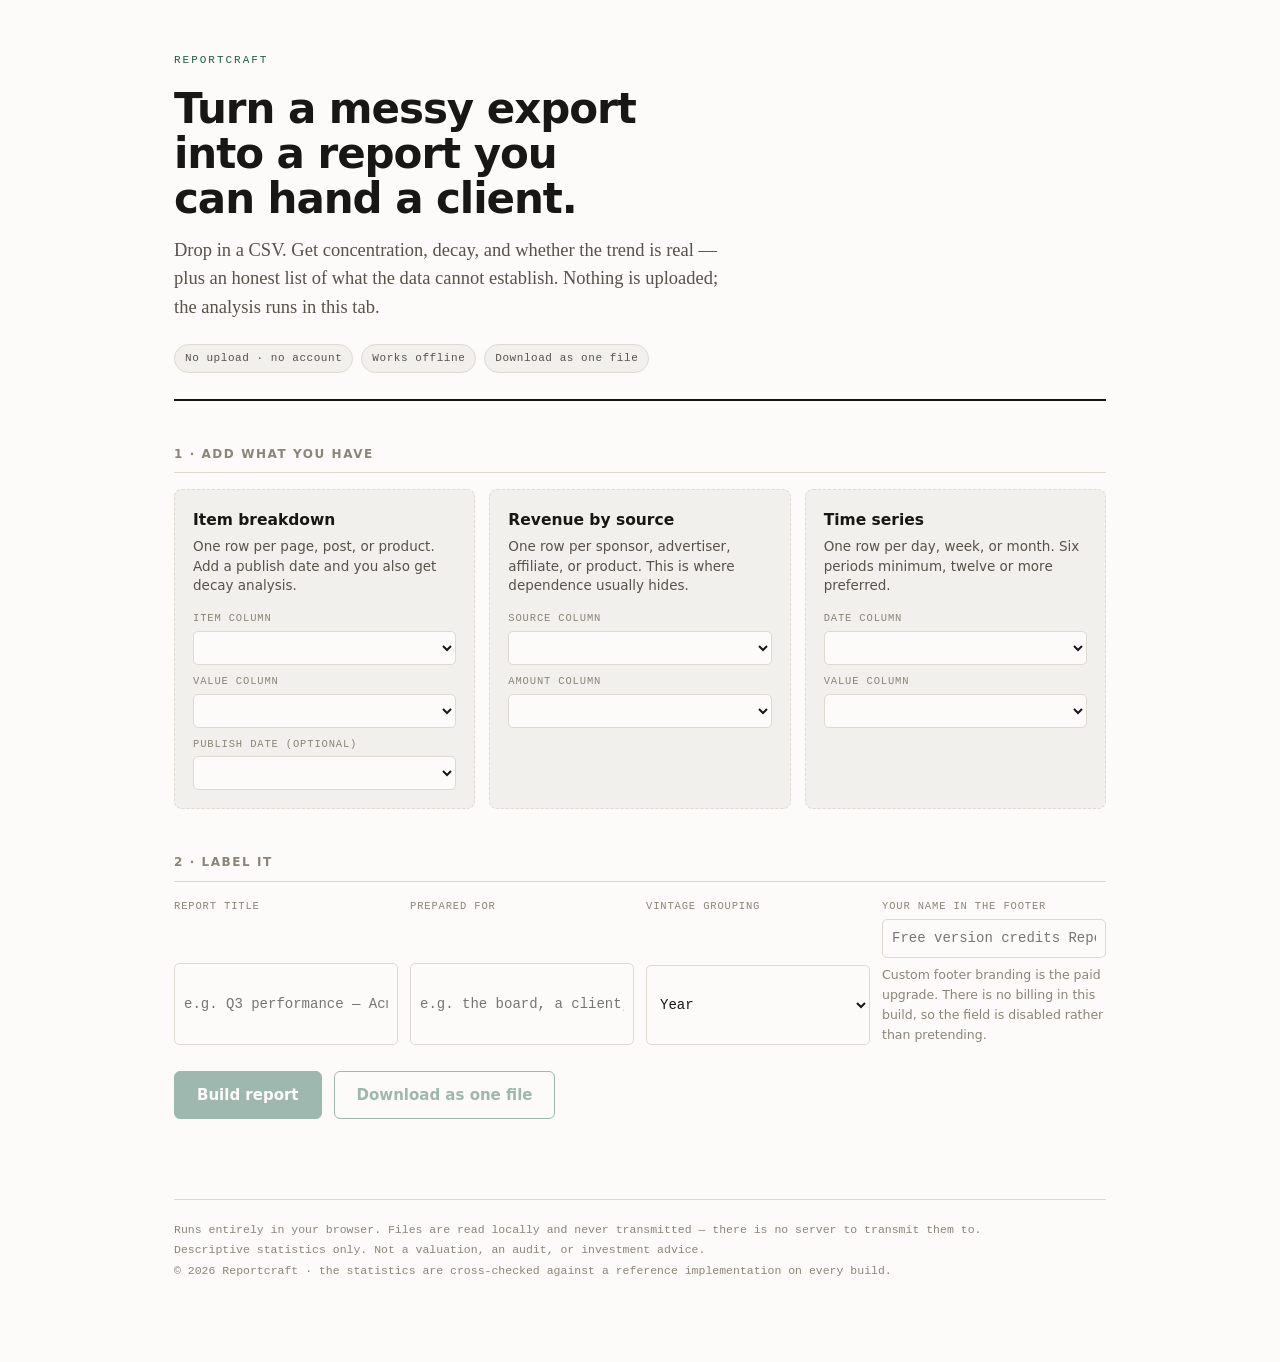
==== studio/index.html @ 1d7783eb "Add studio/: Reportcraft, a single-file browser tool Additive only. Nothing from earlier sessions is" ====
<!doctype html>
<html lang="en">
<head>
<meta charset="utf-8">
<meta name="viewport" content="width=device-width,initial-scale=1">
<title>Reportcraft — turn an analytics export into a client-ready report</title>
<meta name="description" content="Drop a CSV export, get a report that says what the numbers rest on and what they cannot establish. Runs entirely in your browser; nothing is uploaded.">
<style>/* Tool chrome. The report's own styling lives in report.css so a downloaded
 * report carries only what it needs and nothing of the app around it. */

:root{
  --ground:#fcfbf9;--surface:#f2f0ec;--sunk:#e8e5df;--ink:#191713;
  --ink-2:#57524a;--ink-3:#8b8478;--rule:#ded9d1;
  --accent:#1f5c4a;--accent-ink:#ffffff;--accent-soft:#e3efea;
  --error:#a53a26;--error-soft:#f9e9e5;
  --warn:#8a6212;--warn-soft:#f8f1de;
  --sans:system-ui,-apple-system,"Segoe UI",Roboto,"Helvetica Neue",Arial,sans-serif;
  --serif:Charter,"Bitstream Charter","Sitka Text",Cambria,Georgia,serif;
  --mono:ui-monospace,"SF Mono",SFMono-Regular,"Cascadia Mono",Menlo,Consolas,monospace;
}
@media (prefers-color-scheme:dark){:root:not([data-theme="light"]){
  --ground:#111310;--surface:#1a1c18;--sunk:#232620;--ink:#eceee8;
  --ink-2:#a5a99e;--ink-3:#7b8074;--rule:#2b2e28;
  --accent:#6cc0a2;--accent-ink:#0d1512;--accent-soft:#16241f;
  --error:#ef8069;--error-soft:#2a1613;
  --warn:#d5a444;--warn-soft:#261f12;
}}
:root[data-theme="dark"]{
  --ground:#111310;--surface:#1a1c18;--sunk:#232620;--ink:#eceee8;
  --ink-2:#a5a99e;--ink-3:#7b8074;--rule:#2b2e28;
  --accent:#6cc0a2;--accent-ink:#0d1512;--accent-soft:#16241f;
  --error:#ef8069;--error-soft:#2a1613;
  --warn:#d5a444;--warn-soft:#261f12;
}

*{box-sizing:border-box}
body{margin:0;background:var(--ground);color:var(--ink);
font-family:var(--sans);font-size:16px;line-height:1.6}
.wrap{max-width:980px;margin:0 auto;padding:0 24px 80px}

.masthead{padding:52px 0 26px;border-bottom:2px solid var(--ink)}
.logo{font-family:var(--mono);font-size:11px;letter-spacing:.18em;
text-transform:uppercase;color:var(--accent);margin-bottom:16px}
h1.title{font-size:clamp(28px,4.4vw,42px);font-weight:650;letter-spacing:-.025em;
line-height:1.08;margin:0 0 14px;max-width:20ch;text-wrap:balance}
.lede{font-family:var(--serif);font-size:18.5px;color:var(--ink-2);margin:0;
max-width:60ch;line-height:1.55}
.trust{display:flex;flex-wrap:wrap;gap:8px;margin-top:22px}
.chip{font-family:var(--mono);font-size:11px;letter-spacing:.05em;
padding:5px 10px;border:1px solid var(--rule);border-radius:99px;
color:var(--ink-2);background:var(--surface)}

h2.step{font-size:12px;font-weight:650;letter-spacing:.13em;text-transform:uppercase;
color:var(--ink-3);margin:44px 0 16px;padding-bottom:8px;
border-bottom:1px solid var(--rule)}

.slots{display:grid;gap:14px;grid-template-columns:repeat(auto-fit,minmax(280px,1fr))}
.slot{background:var(--surface);border:1.5px dashed var(--rule);border-radius:8px;
padding:18px;cursor:pointer;transition:border-color .12s,background .12s}
.slot:hover,.slot.over{border-color:var(--accent);background:var(--accent-soft)}
.slot.loaded{border-style:solid;border-color:var(--accent)}
.slot:focus-visible{outline:2px solid var(--accent);outline-offset:2px}
.slot .h{font-weight:640;font-size:15.5px;margin-bottom:4px}
.slot .d{font-size:13.5px;color:var(--ink-2);line-height:1.45}
.slot .n{font-family:var(--mono);font-size:11.5px;color:var(--accent);
margin-top:10px;word-break:break-all}
.slot input[type=file]{display:none}
.fields{margin-top:14px;display:grid;gap:8px}
.fields label{font-family:var(--mono);font-size:10.5px;letter-spacing:.08em;
text-transform:uppercase;color:var(--ink-3);display:grid;gap:4px}
select,input[type=text]{font:inherit;font-size:14px;padding:7px 9px;
border:1px solid var(--rule);border-radius:5px;background:var(--ground);
color:var(--ink);width:100%}
select:focus,input:focus{outline:2px solid var(--accent);outline-offset:1px}

.meta-grid{display:grid;gap:12px;grid-template-columns:repeat(auto-fit,minmax(220px,1fr))}
.meta-grid label{font-family:var(--mono);font-size:10.5px;letter-spacing:.08em;
text-transform:uppercase;color:var(--ink-3);display:grid;gap:5px}
.hint{font-family:var(--sans);font-size:12.5px;color:var(--ink-3);
text-transform:none;letter-spacing:0;margin-top:2px}

.actions{display:flex;flex-wrap:wrap;gap:12px;align-items:center;margin-top:26px}
button{font:inherit;font-weight:600;font-size:15px;padding:11px 22px;border-radius:6px;
border:1px solid var(--accent);background:var(--accent);color:var(--accent-ink);
cursor:pointer}
button.ghost{background:transparent;color:var(--accent)}
button:disabled{opacity:.42;cursor:not-allowed}
button:focus-visible{outline:2px solid var(--accent);outline-offset:2px}

#notes{margin-top:16px;display:grid;gap:8px}
.note{font-size:14.5px;padding:11px 15px;border-radius:6px;border-left:3px solid}
.note.info{background:var(--surface);border-color:var(--accent);color:var(--ink-2)}
.note.warn{background:var(--warn-soft);border-color:var(--warn);color:var(--ink)}
.note.error{background:var(--error-soft);border-color:var(--error);color:var(--ink)}

#report-wrap{margin-top:56px;border-top:2px solid var(--ink);padding-top:8px}

footer.site{margin-top:64px;padding-top:20px;border-top:1px solid var(--rule);
font-family:var(--mono);font-size:11.5px;color:var(--ink-3);line-height:1.8}

@media (prefers-reduced-motion:reduce){*{transition:none!important;
scroll-behavior:auto!important}}
</style>
<style id="report-style">/* Report styling. Kept separate from the app chrome so a downloaded report
 * carries exactly this and nothing else — and so it renders identically inside
 * the tool and as a standalone file the client opens six months later. */

.rep{--r-ground:#fcfcfd;--r-surface:#f3f5f8;--r-sunk:#e9edf2;--r-ink:#151a21;
--r-ink-2:#4b5563;--r-ink-3:#7a8595;--r-rule:#dee3ea;--r-accent:#2f5fd0;
--r-critical:#b3402e;--r-critical-soft:#fbeae7;--r-major:#9a6414;
--r-major-soft:#fbf1df;--r-clear:#1a7a55;--r-clear-soft:#e6f4ee;
--ck-c0:#2f5fd0;--ck-c1:#e07b39;--ck-c2:#1f9d76;--ck-c3:#a855c9;
--ck-c4:#d2455f;--ck-c5:#5a7183;--ck-c6:#8a7a1f;--ck-c7:#2ba3c4;
--ck-surface:#e9edf2;
--r-serif:Charter,"Bitstream Charter","Sitka Text",Cambria,Georgia,serif;
--r-sans:system-ui,-apple-system,"Segoe UI",Roboto,"Helvetica Neue",Arial,sans-serif;
--r-mono:ui-monospace,"SF Mono",SFMono-Regular,"Cascadia Mono",Menlo,Consolas,monospace;
color:var(--r-ink);font-family:var(--r-serif);font-size:16.5px;line-height:1.62}

@media (prefers-color-scheme:dark){:root:not([data-theme="light"]) .rep{
--r-ground:#0e1115;--r-surface:#161a20;--r-sunk:#1d232b;--r-ink:#e8ecf2;
--r-ink-2:#a2acba;--r-ink-3:#79838f;--r-rule:#262d36;--r-accent:#7ea3f4;
--r-critical:#ef7f6d;--r-critical-soft:#2d1a16;--r-major:#d9a441;
--r-major-soft:#2a2114;--r-clear:#4cbc90;--r-clear-soft:#12271f;
--ck-c0:#7ea3f4;--ck-c1:#f5a05e;--ck-c2:#4fc9a1;--ck-c3:#c98ae0;
--ck-c4:#f0778c;--ck-c5:#93a3b5;--ck-c6:#c9b64e;--ck-c7:#5ec8e6;
--ck-surface:#1d232b}}
:root[data-theme="dark"] .rep{
--r-ground:#0e1115;--r-surface:#161a20;--r-sunk:#1d232b;--r-ink:#e8ecf2;
--r-ink-2:#a2acba;--r-ink-3:#79838f;--r-rule:#262d36;--r-accent:#7ea3f4;
--r-critical:#ef7f6d;--r-critical-soft:#2d1a16;--r-major:#d9a441;
--r-major-soft:#2a2114;--r-clear:#4cbc90;--r-clear-soft:#12271f;
--ck-c0:#7ea3f4;--ck-c1:#f5a05e;--ck-c2:#4fc9a1;--ck-c3:#c98ae0;
--ck-c4:#f0778c;--ck-c5:#93a3b5;--ck-c6:#c9b64e;--ck-c7:#5ec8e6;
--ck-surface:#1d232b}

body.standalone{margin:0;background:var(--r-ground)}
body.standalone .rep{max-width:1000px;margin:0 auto;padding:0 26px 80px}

.rep .rep-head{padding:44px 0 26px;border-bottom:2px solid var(--r-ink)}
.rep .eyebrow{font-family:var(--r-mono);font-size:11px;letter-spacing:.14em;
text-transform:uppercase;color:var(--r-ink-3);margin-bottom:14px}
.rep h1{font-family:var(--r-sans);font-weight:660;letter-spacing:-.022em;
font-size:clamp(26px,3.8vw,38px);line-height:1.1;margin:0;max-width:24ch;
text-wrap:balance}
.rep .meta{display:flex;flex-wrap:wrap;gap:0 26px;margin-top:18px;
font-family:var(--r-mono);font-size:11.5px;letter-spacing:.04em;
text-transform:uppercase;color:var(--r-ink-3)}
.rep .meta b{color:var(--r-ink-2);font-weight:500}

.rep section{margin-top:48px}
.rep h2{font-family:var(--r-sans);font-size:12px;font-weight:660;
letter-spacing:.13em;text-transform:uppercase;color:var(--r-ink-3);
margin:0 0 16px;padding-bottom:9px;border-bottom:1px solid var(--r-rule)}

.rep .f{display:grid;grid-template-columns:92px 1fr;gap:0 18px;padding:17px 0;
border-bottom:1px solid var(--r-rule)}
.rep .f:last-child{border-bottom:0}
.rep .sev{font-family:var(--r-mono);font-size:10px;letter-spacing:.1em;
text-transform:uppercase;padding:4px 8px;border-radius:2px;height:fit-content;
text-align:center;border:1px solid}
.rep .sev.critical{color:var(--r-critical);background:var(--r-critical-soft);
border-color:var(--r-critical)}
.rep .sev.major{color:var(--r-major);background:var(--r-major-soft);
border-color:var(--r-major)}
.rep .sev.note{color:var(--r-ink-3);background:var(--r-sunk);border-color:var(--r-rule)}
.rep .sev.clear{color:var(--r-clear);background:var(--r-clear-soft);
border-color:var(--r-clear)}
.rep .f .t{font-family:var(--r-sans);font-weight:640;font-size:16px;margin-bottom:5px}
.rep .f .b{color:var(--r-ink-2);font-size:15.5px;max-width:74ch}

.rep .readout{display:grid;gap:1px;background:var(--r-rule);
border:1px solid var(--r-rule);grid-template-columns:repeat(auto-fit,minmax(168px,1fr));
margin-top:6px}
.rep .cell{background:var(--r-ground);padding:16px 18px}
.rep .cell .l{font-family:var(--r-mono);font-size:10.5px;letter-spacing:.1em;
text-transform:uppercase;color:var(--r-ink-3);margin-bottom:6px}
.rep .cell .v{font-family:var(--r-sans);font-size:25px;font-weight:640;
letter-spacing:-.02em;font-variant-numeric:tabular-nums;line-height:1.1}
.rep .cell .d{font-family:var(--r-mono);font-size:11px;color:var(--r-ink-3);margin-top:4px}

.rep .card{background:var(--r-surface);border:1px solid var(--r-rule);
border-radius:4px;padding:8px;overflow-x:auto;margin-top:16px}
.rep .card svg{display:block;max-width:100%;height:auto}

.rep .tw{overflow-x:auto;border:1px solid var(--r-rule);border-radius:4px;margin-top:16px}
.rep table{width:100%;border-collapse:collapse;font-family:var(--r-mono);font-size:12.5px}
.rep th,.rep td{padding:10px 14px;text-align:left;
border-bottom:1px solid var(--r-rule);white-space:nowrap}
.rep th.num,.rep td.num{text-align:right;font-variant-numeric:tabular-nums}
.rep tr:last-child td{border-bottom:0}
.rep thead th{font-size:10px;letter-spacing:.1em;text-transform:uppercase;
color:var(--r-ink-3);font-weight:500;background:var(--r-surface)}

.rep .rnote{background:var(--r-surface);border-left:3px solid var(--r-accent);
border-radius:0 4px 4px 0;padding:13px 17px;font-size:15px;color:var(--r-ink-2);
margin-top:16px;max-width:78ch}
.rep .gaps{background:var(--r-surface);border:1px solid var(--r-rule);
border-radius:4px;padding:18px 24px;margin-top:6px}
.rep .gaps ul{margin:0;padding-left:20px;color:var(--r-ink-2);font-size:15.5px}
.rep .gaps li{margin-bottom:8px}

.rep .rep-foot{margin-top:56px;padding-top:20px;border-top:1px solid var(--r-rule);
font-family:var(--r-mono);font-size:11.5px;color:var(--r-ink-3);line-height:1.8}
.rep .credit{color:var(--r-accent)}

.rep .ck-t{fill:var(--r-ink);font-family:var(--r-sans);font-size:14px;font-weight:600}
.rep .ck-s{fill:var(--r-ink-3);font-family:var(--r-sans);font-size:11.5px}
.rep .ck-l{fill:var(--r-ink-3);font-family:var(--r-mono);font-size:10.5px}
.rep .ck-v{fill:var(--r-ink);font-family:var(--r-mono);font-size:11px;font-weight:600}
.rep .ck-g{stroke:var(--r-rule);stroke-width:1}
.rep .ck-a{stroke:var(--r-ink-3);stroke-width:1}
.rep .ck-ln{fill:none;stroke-width:2.2;stroke-linejoin:round;stroke-linecap:round}

@media print{
  .rep .card,.rep .tw{overflow:visible}
  .rep section{break-inside:avoid}
}
</style>
</head>
<body>
<div class="wrap">

<header class="masthead">
  <div class="logo">Reportcraft</div>
  <h1 class="title">Turn a messy export into a report you can hand a client.</h1>
  <p class="lede">Drop in a CSV. Get concentration, decay, and whether the trend
  is real — plus an honest list of what the data cannot establish. Nothing is
  uploaded; the analysis runs in this tab.</p>
  <div class="trust">
    <span class="chip">No upload · no account</span>
    <span class="chip">Works offline</span>
    <span class="chip">Download as one file</span>
  </div>
</header>

<h2 class="step">1 · Add what you have</h2>
<div class="slots">

  <div class="slot" id="pages-box" tabindex="0" role="button" aria-label="Add an item breakdown CSV">
    <div class="h">Item breakdown</div>
    <div class="d">One row per page, post, or product. Add a publish date and
    you also get decay analysis.</div>
    <div class="n" id="pages-name"></div>
    <input type="file" id="pages-input" accept=".csv,text/csv">
    <div class="fields" id="pages-fields" hidden>
      <label>Item column<select id="pages-item"></select></label>
      <label>Value column<select id="pages-value"></select></label>
      <label>Publish date (optional)<select id="pages-date"></select></label>
    </div>
  </div>

  <div class="slot" id="revenue-box" tabindex="0" role="button" aria-label="Add a revenue by source CSV">
    <div class="h">Revenue by source</div>
    <div class="d">One row per sponsor, advertiser, affiliate, or product. This
    is where dependence usually hides.</div>
    <div class="n" id="revenue-name"></div>
    <input type="file" id="revenue-input" accept=".csv,text/csv">
    <div class="fields" id="revenue-fields" hidden>
      <label>Source column<select id="revenue-item"></select></label>
      <label>Amount column<select id="revenue-value"></select></label>
    </div>
  </div>

  <div class="slot" id="traffic-box" tabindex="0" role="button" aria-label="Add a time series CSV">
    <div class="h">Time series</div>
    <div class="d">One row per day, week, or month. Six periods minimum, twelve
    or more preferred.</div>
    <div class="n" id="traffic-name"></div>
    <input type="file" id="traffic-input" accept=".csv,text/csv">
    <div class="fields" id="traffic-fields" hidden>
      <label>Date column<select id="traffic-date"></select></label>
      <label>Value column<select id="traffic-value"></select></label>
    </div>
  </div>

</div>

<h2 class="step">2 · Label it</h2>
<div class="meta-grid">
  <label>Report title
    <input type="text" id="client" placeholder="e.g. Q3 performance — Acme">
  </label>
  <label>Prepared for
    <input type="text" id="prepared" placeholder="e.g. the board, a client, a buyer">
  </label>
  <label>Vintage grouping
    <select id="period">
      <option value="year" selected>Year</option>
      <option value="quarter">Quarter</option>
      <option value="month">Month</option>
    </select>
  </label>
  <label>Your name in the footer
    <input type="text" id="brand" placeholder="Free version credits Reportcraft" disabled>
    <span class="hint">Custom footer branding is the paid upgrade. There is no
    billing in this build, so the field is disabled rather than pretending.</span>
  </label>
</div>

<div class="actions">
  <button id="build" disabled>Build report</button>
  <button id="download" class="ghost" disabled>Download as one file</button>
</div>

<div id="notes" role="status" aria-live="polite"></div>

<div id="report-wrap" hidden>
  <div class="rep" id="report"></div>
</div>

<footer class="site">
  Runs entirely in your browser. Files are read locally and never transmitted —
  there is no server to transmit them to.<br>
  Descriptive statistics only. Not a valuation, an audit, or investment advice.<br>
  &copy; <span id="year"></span> Reportcraft · the statistics are cross-checked
  against a reference implementation on every build.
</footer>

</div>
<script>/* engine — the analysis, ported from tools/ to run in a browser.
 *
 * Pure functions only: no DOM, no globals, no I/O. That is what lets
 * studio/parity.mjs run this under node and compare every number against the
 * Python implementation on identical fixtures. A port nobody checks is a
 * second implementation of the same bugs, plus new ones.
 *
 * Where behaviour looks odd here, it is deliberately matching Python:
 * statistics.median averages the middle pair on even counts, theil_sen strides
 * its pairs rather than sampling, and blank is never zero.
 */

const Engine = (() => {
  "use strict";

  // ---------- parsing -----------------------------------------------------

  /** RFC4180-ish CSV: quoted fields, embedded commas/newlines, doubled quotes. */
  function parseCSV(text) {
    if (text.charCodeAt(0) === 0xfeff) text = text.slice(1);   // strip BOM
    const rows = [];
    let row = [], field = "", inQuotes = false;

    for (let i = 0; i < text.length; i++) {
      const c = text[i];
      if (inQuotes) {
        if (c === '"') {
          if (text[i + 1] === '"') { field += '"'; i++; }
          else inQuotes = false;
        } else field += c;
      } else if (c === '"') {
        inQuotes = true;
      } else if (c === ",") {
        row.push(field); field = "";
      } else if (c === "\n" || c === "\r") {
        if (c === "\r" && text[i + 1] === "\n") i++;
        row.push(field); field = "";
        if (row.length > 1 || row[0] !== "") rows.push(row);
        row = [];
      } else field += c;
    }
    if (field !== "" || row.length) { row.push(field); rows.push(row); }
    if (!rows.length) throw new EngineError("The file has no rows.");

    const header = rows[0].map(h => h.trim());
    const dupes = header.filter((h, i) => header.indexOf(h) !== i);
    const out = [];
    for (let r = 1; r < rows.length; r++) {
      if (rows[r].length === 1 && rows[r][0].trim() === "") continue;
      const rec = {};
      header.forEach((h, i) => { rec[h] = rows[r][i] === undefined ? "" : rows[r][i]; });
      out.push(rec);
    }
    if (!out.length) throw new EngineError("The file has a header but no data rows.");
    return { header, rows: out, duplicateColumns: [...new Set(dupes)] };
  }

  class EngineError extends Error {}

  const BLANKS = new Set(["", "n/a", "na", "-", "--", "null", "none"]);

  /** Matches tools/concentration.py:num — blank is "not reported", never zero. */
  function num(v, field) {
    if (v === null || v === undefined) return null;
    let s = String(v).trim().replace(/,/g, "").replace(/\$/g, "").replace(/%/g, "");
    if (BLANKS.has(s.toLowerCase())) return null;
    let mult = 1;
    const last = s.slice(-1).toLowerCase();
    if ("kmb".includes(last) && s.length > 1) {
      mult = { k: 1e3, m: 1e6, b: 1e9 }[last];
      s = s.slice(0, -1);
    }
    const n = Number(s);
    if (!Number.isFinite(n)) {
      throw new EngineError(`${field}: "${v}" is not a number.`);
    }
    return n * mult;
  }

  const DATE_RE = [
    [/^(\d{4})-(\d{2})-(\d{2})/, (m) => [+m[1], +m[2], +m[3]]],
    [/^(\d{4})\/(\d{2})\/(\d{2})/, (m) => [+m[1], +m[2], +m[3]]],
    [/^(\d{1,2})\/(\d{1,2})\/(\d{4})/, (m) => [+m[3], +m[1], +m[2]]],  // US
    [/^(\d{4})-(\d{2})$/, (m) => [+m[1], +m[2], 1]],
  ];

  function parseDate(v, field) {
    const s = String(v).trim();
    if (!s) return null;
    for (const [re, pick] of DATE_RE) {
      const m = s.match(re);
      if (m) {
        const [y, mo, d] = pick(m);
        if (mo >= 1 && mo <= 12 && d >= 1 && d <= 31) return new Date(Date.UTC(y, mo - 1, d));
      }
    }
    const t = Date.parse(s);
    if (!Number.isNaN(t)) return new Date(t);
    throw new EngineError(`${field}: cannot read "${v}" as a date.`);
  }

  const iso = (d) => d.toISOString().slice(0, 10);

  // ---------- statistics --------------------------------------------------

  /** Python statistics.median: averages the middle pair on even counts. */
  function median(xs) {
    if (!xs.length) return 0;
    const s = [...xs].sort((a, b) => a - b);
    const mid = Math.floor(s.length / 2);
    return s.length % 2 ? s[mid] : (s[mid - 1] + s[mid]) / 2;
  }

  function mad(xs) {
    if (!xs.length) return 0;
    const m = median(xs);
    return 1.4826 * median(xs.map(x => Math.abs(x - m)));
  }

  function hhi(values) {
    const total = values.reduce((a, b) => a + b, 0);
    if (total <= 0) throw new EngineError("Values sum to zero — nothing to measure.");
    return values.reduce((a, v) => a + (v / total) ** 2, 0);
  }

  function gini(values) {
    const xs = [...values].sort((a, b) => a - b);
    const n = xs.length;
    const total = xs.reduce((a, b) => a + b, 0);
    if (n <= 1 || total <= 0) return 0;
    let weighted = 0;
    for (let i = 0; i < n; i++) weighted += (i + 1) * xs[i];
    return (2 * weighted) / (n * total) - (n + 1) / n;
  }

  const GINI_BANDS = [[0.40, "evenly spread"], [0.60, "unequal"],
                      [1.01, "steeply unequal — a power law"]];
  function band(g) {
    for (const [edge, label] of GINI_BANDS) if (g < edge) return label;
    return "steeply unequal — a power law";
  }

  /** Robust slope. Strided, not sampled, so it is deterministic. */
  function theilSen(xs, ys, maxPairs = 1200) {
    const n = xs.length;
    if (n < 2) return 0;
    const total = (n * (n - 1)) / 2;
    const stride = Math.max(1, Math.floor(total / maxPairs));
    const slopes = [];
    let k = 0;
    for (let i = 0; i < n - 1; i++) {
      for (let j = i + 1; j < n; j++) {
        if (k % stride === 0) {
          const dx = xs[j] - xs[i];
          if (dx) slopes.push((ys[j] - ys[i]) / dx);
        }
        k++;
      }
    }
    return slopes.length ? median(slopes) : 0;
  }

  // ---------- concentration ----------------------------------------------

  function analyze(items, topN = 10) {
    const total = items.reduce((a, it) => a + it.value, 0);
    if (total <= 0) throw new EngineError("Every value is zero or blank.");

    const ranked = [...items].sort((a, b) =>
      b.value - a.value || String(a.name).localeCompare(String(b.name)));
    const desc = ranked.map(r => r.value);
    const n = desc.length;
    const h = hhi(desc);
    const g = gini(desc);

    const out = {
      items: n,
      total,
      hhi: h,
      hhiNormalized: n > 1 ? (h - 1 / n) / (1 - 1 / n) : 1,
      effectiveN: 1 / h,
      effectivePct: 1 / h / n,
      top1xEvenShare: (desc[0] / total) / (1 / n),
      gini: g,
      band: band(g),
      top: ranked.slice(0, topN).map(r => ({
        name: String(r.name), value: r.value, share: r.value / total })),
      shares: {},
      fragility: {},
    };
    for (const k of [1, 3, 5, 10]) {
      if (k <= n) out.shares["top" + k] = desc.slice(0, k).reduce((a, b) => a + b, 0) / total;
    }
    if (n >= 20) {
      const k = Math.max(1, Math.floor(n / 10));
      out.shares.top10pct = desc.slice(0, k).reduce((a, b) => a + b, 0) / total;
    }
    for (const k of [1, 3]) {
      if (k < n) {
        const lost = desc.slice(0, k).reduce((a, b) => a + b, 0);
        out.fragility["dropTop" + k] = { remaining: total - lost, pctLost: (lost / total) * 100 };
      }
    }
    return out;
  }

  // ---------- vintages ----------------------------------------------------

  function bucketKey(d, period) {
    const y = d.getUTCFullYear(), m = d.getUTCMonth() + 1;
    if (period === "year") return String(y).padStart(4, "0");
    if (period === "quarter") return `${y}-Q${Math.floor((m - 1) / 3) + 1}`;
    if (period === "month") return `${y}-${String(m).padStart(2, "0")}`;
    throw new EngineError(`Unknown period "${period}".`);
  }

  function vintages(dated, period) {
    const buckets = new Map();
    for (const { value, date } of dated) {
      const key = bucketKey(date, period);
      if (!buckets.has(key)) buckets.set(key, []);
      buckets.get(key).push(value);
    }
    const grand = [...buckets.values()].flat().reduce((a, b) => a + b, 0);
    return [...buckets.keys()].sort().map(period_ => {
      const vals = buckets.get(period_);
      const total = vals.reduce((a, b) => a + b, 0);
      const sorted = [...vals].sort((a, b) => a - b);
      return {
        period: period_,
        items: vals.length,
        total,
        share: grand ? total / grand : 0,
        // Python indexes the midpoint here rather than averaging the pair.
        medianPerItem: sorted[Math.floor(sorted.length / 2)],
      };
    });
  }

  function replacement(vints) {
    if (vints.length < 4) return null;
    const k = Math.max(1, Math.floor(vints.length / 4));
    const pick = (arr) => {
      const s = arr.map(v => v.medianPerItem).sort((a, b) => a - b);
      return s[Math.floor(s.length / 2)];
    };
    const oldMedian = pick(vints.slice(0, k));
    const newMedian = pick(vints.slice(-k));
    if (oldMedian <= 0) return null;
    return {
      oldMedian, newMedian, ratio: newMedian / oldMedian,
      oldPeriods: vints.slice(0, k).map(v => v.period),
      newPeriods: vints.slice(-k).map(v => v.period),
    };
  }

  // ---------- trend -------------------------------------------------------

  function fit(hist, seasonal) {
    const xs = hist.map((_, i) => i);
    const ys = hist.map(p => p.value);
    const slope = theilSen(xs, ys);
    const intercept = median(xs.map((x, i) => ys[i] - slope * x));

    const offsets = {};
    if (seasonal === "weekly" && hist.length >= 14) {
      const b = {};
      hist.forEach((p, x) => {
        const wd = (p.date.getUTCDay() + 6) % 7;            // Monday = 0, as Python
        (b[wd] = b[wd] || []).push(p.value - (intercept + slope * x));
      });
      for (const wd of Object.keys(b)) {
        if (b[wd].length >= 3) offsets[wd] = median(b[wd]);
      }
    }
    const predict = (x, wd) => intercept + slope * x + (offsets[wd] || 0);
    const resid = hist.map((p, x) => p.value - predict(x, (p.date.getUTCDay() + 6) % 7));
    return { predict, resid };
  }

  function detect(points, window = 12, z = 3.0, seasonal = null) {
    const out = [];
    for (let i = 0; i < points.length; i++) {
      const p = points[i];
      const hist = points.slice(Math.max(0, i - window), i);
      if (hist.length < Math.max(6, Math.floor(window / 3))) {
        out.push({ date: iso(p.date), value: p.value, z: null, baseline: null, flag: null });
        continue;
      }
      const { predict, resid } = fit(hist, seasonal);
      const wd = (p.date.getUTCDay() + 6) % 7;
      const expected = predict(hist.length, wd);
      const spread = mad(resid);
      let score;
      if (!spread) score = p.value === expected ? 0 : (p.value > expected ? 8 : -8);
      else score = (p.value - expected) / spread;
      out.push({
        date: iso(p.date), value: p.value,
        z: Math.round(score * 1000) / 1000,
        baseline: Math.round(expected * 10000) / 10000,
        flag: score >= z ? "spike" : (score <= -z ? "drop" : null),
      });
    }
    return out;
  }

  function cusum(diag, k = 0.5, h = 5.0, gap = 3) {
    const scored = diag.filter(d => d.z !== null);
    if (scored.length < 8) return [];
    let hi = 0, lo = 0;
    const raw = [];
    scored.forEach((r, idx) => {
      const s = Math.max(-10, Math.min(10, r.z));
      hi = Math.max(0, hi + s - k);
      lo = Math.min(0, lo + s + k);
      if (hi > h) { raw.push({ idx, date: r.date, direction: "up", stat: hi }); hi = lo = 0; }
      else if (lo < -h) { raw.push({ idx, date: r.date, direction: "down", stat: lo }); hi = lo = 0; }
    });
    const episodes = [];
    for (const e of raw) {
      const last = episodes[episodes.length - 1];
      if (last && last.direction === e.direction && e.idx - last._idx <= gap) {
        last._idx = e.idx; last.until = e.date; last.points++;
        if (Math.abs(e.stat) > Math.abs(last.stat)) last.stat = Math.round(e.stat * 100) / 100;
      } else {
        episodes.push({ _idx: e.idx, date: e.date, until: e.date,
                        direction: e.direction, stat: Math.round(e.stat * 100) / 100,
                        points: 1 });
      }
    }
    episodes.forEach(e => delete e._idx);
    return episodes;
  }

  // ---------- findings ----------------------------------------------------

  const fmt = (v) => {
    const a = Math.abs(v);
    if (a >= 1e9) return (v / 1e9).toFixed(2).replace(/\.?0+$/, "") + "B";
    if (a >= 1e6) return (v / 1e6).toFixed(2).replace(/\.?0+$/, "") + "M";
    if (a >= 1e3) return (v / 1e3).toFixed(1).replace(/\.0$/, "") + "k";
    return a % 1 ? v.toFixed(2).replace(/\.?0+$/, "") : String(Math.round(v));
  };

  function findings({ pageRes, vints, repl, revRes, trend }) {
    const out = [];
    const push = (sev, title, body) => out.push({ sev, title, body });

    if (revRes) {
      const t1 = revRes.shares.top1 || 0;
      if (t1 > 0.30) push("critical", "Revenue concentration",
        `One source is ${(t1 * 100).toFixed(0)}% of revenue. A renegotiation or ` +
        `non-renewal there halves the business. Establish contract length and ` +
        `history before anything else.`);
      else if (t1 > 0.15) push("major", "Revenue concentration",
        `The largest revenue source is ${(t1 * 100).toFixed(0)}% of the total. ` +
        `Material, not yet existential.`);
    }

    if (pageRes) {
      const t1 = pageRes.shares.top1 || 0;
      const mult = pageRes.top1xEvenShare;
      if (t1 > 0.10 || mult >= 10) {
        const d3 = pageRes.fragility.dropTop3 ? pageRes.fragility.dropTop3.pctLost : 0;
        push(t1 > 0.20 ? "critical" : "major", "Traffic concentration",
          `One item is ${(t1 * 100).toFixed(0)}% of the total — ${mult.toFixed(0)}x ` +
          `an even share. Removing the top 3 costs ${d3.toFixed(0)}%. This asset ` +
          `is its top items.`);
      }
      if (pageRes.effectivePct < 0.25 && pageRes.items >= 10) {
        push("major", "Effective inventory",
          `${pageRes.items.toLocaleString()} items behave like ` +
          `${pageRes.effectiveN.toFixed(0)}. The item count overstates what is ` +
          `actually working.`);
      }
    }

    if (vints && vints.length >= 3) {
      const newest = vints[vints.length - 1];
      if (newest.share < 0.05) push("major", "Recent output is not landing",
        `The newest cohort (${newest.period}) contributes ` +
        `${(newest.share * 100).toFixed(1)}% of the total across ` +
        `${newest.items.toLocaleString()} items.`);
      const counts = vints.map(v => v.items), meds = vints.map(v => v.medianPerItem);
      if (counts[counts.length - 1] > counts[0] &&
          meds[meds.length - 1] < meds[0] * 0.6) {
        push("critical", "Production up, yield down",
          `Output rose from ${counts[0].toLocaleString()} to ` +
          `${counts[counts.length - 1].toLocaleString()} items per period while ` +
          `median value per item fell from ${fmt(meds[0])} to ` +
          `${fmt(meds[meds.length - 1])}. The business is working harder to ` +
          `stand still — a pattern no total reveals.`);
      }
    }

    if (repl && repl.ratio < 0.5) {
      push("note", "Replacement ratio",
        `New work is at ${repl.ratio.toFixed(2)}x the median of old work. Older ` +
        `items have had longer to accumulate, so this is biased in their favour ` +
        `and is suggestive rather than conclusive.`);
    }

    if (trend) {
      const downs = trend.shifts.filter(s => s.direction === "down");
      if (downs.length) {
        const last = downs[downs.length - 1];
        const span = last.until === last.date ? "" : ` through ${last.until}`;
        push("critical", "Sustained decline detected",
          `A level shift down begins ${last.date}${span} and is not explained by ` +
          `normal variation. Any average spanning that date understates the ` +
          `current run rate.`);
      }
      if (!downs.length && !trend.flags.length) {
        push("clear", "Trend",
          `No sustained level shift and no point anomalies at the tested ` +
          `threshold. The series is stable — which is a finding, not an ` +
          `absence of one.`);
      }
    }

    if (!out.length) push("clear", "No material flag",
      `Nothing in the supplied data meets the thresholds used here. That is not ` +
      `the same as a clean business — see what was not examined.`);

    const rank = { critical: 0, major: 1, note: 2, clear: 3 };
    out.sort((a, b) => rank[a.sev] - rank[b.sev]);
    return out;
  }

  return { EngineError, parseCSV, num, parseDate, iso, median, mad, hhi, gini,
           band, theilSen, analyze, vintages, replacement, bucketKey, fit,
           detect, cusum, findings, fmt };
})();

</script>
<script>/* charts — the drawing half, kept out of engine.js so the statistics stay
 * pure and parity-testable.
 *
 * Same rules as tools/chartkit.py: theme-aware via CSS custom properties, no
 * external references of any kind so a saved report opens offline forever,
 * bars start at zero, gaps stay gaps, and every label is escaped because it
 * came from someone else's spreadsheet.
 */

const Charts = (() => {
  "use strict";

  const esc = (s) => String(s)
    .replace(/&/g, "&amp;").replace(/</g, "&lt;").replace(/>/g, "&gt;")
    .replace(/"/g, "&quot;").replace(/'/g, "&#39;");

  const fmt = (v) => {
    const a = Math.abs(v);
    if (a >= 1e9) return (v / 1e9).toFixed(2).replace(/\.?0+$/, "") + "B";
    if (a >= 1e6) return (v / 1e6).toFixed(2).replace(/\.?0+$/, "") + "M";
    if (a >= 1e3) return (v / 1e3).toFixed(1).replace(/\.0$/, "") + "k";
    if (a === 0) return "0";
    return a % 1 ? Number(v.toFixed(4)).toString() : String(Math.round(v));
  };

  /** Ticks on 1/2/2.5/5 x 10^n boundaries. Always at least two. */
  function ticks(lo, hi, target = 5) {
    if (hi === lo) { const pad = Math.abs(hi) * 0.1 || 1; lo -= pad; hi += pad; }
    if (hi < lo) [lo, hi] = [hi, lo];
    const raw = (hi - lo) / Math.max(1, target);
    const mag = raw > 0 ? Math.pow(10, Math.floor(Math.log10(raw))) : 1;
    let step = 10 * mag;
    for (const m of [1, 2, 2.5, 5, 10]) if (raw <= m * mag) { step = m * mag; break; }
    const out = [];
    let t = Math.floor(lo / step) * step;
    for (let guard = 0; t <= hi + step * 0.5 && guard < 500; guard++, t += step) {
      out.push(Math.round(t * 1e10) / 1e10);
    }
    return out.length >= 2 ? out : [lo, hi];
  }

  const open = (w, h, label) =>
    `<svg class="ck" xmlns="http://www.w3.org/2000/svg" viewBox="0 0 ${w} ${h}" ` +
    `width="100%" height="${h}" role="img" aria-label="${esc(label || "chart")}">`;

  const title = (t, s) =>
    (t ? `<text class="ck-t" x="16" y="24">${esc(t)}</text>` : "") +
    (s ? `<text class="ck-s" x="16" y="${t ? 42 : 24}">${esc(s)}</text>` : "");

  const topPad = (t, s) => 20 + (t ? 22 : 0) + (s ? 20 : 0);

  /** Time or ordered series. Missing values break the path rather than lying. */
  function line(xs, ys, opts = {}) {
    const { w = 1000, h = 340, title: t = "", subtitle: s = "", unit = "" } = opts;
    const top = topPad(t, s), left = 62, right = 20, bottom = 42;
    const pw = w - left - right, ph = h - top - bottom;
    const present = ys.filter(v => v !== null && v !== undefined);
    if (!present.length || pw <= 20 || ph <= 20) return "";

    const tk = ticks(Math.min(...present), Math.max(...present));
    const lo = tk[0], hi = tk[tk.length - 1], span = (hi - lo) || 1;
    const px = (i) => left + (xs.length > 1 ? (pw * i) / (xs.length - 1) : pw / 2);
    const py = (v) => top + ph - ((v - lo) / span) * ph;

    const b = [];
    for (const v of tk) {
      const y = py(v).toFixed(1);
      b.push(`<line class="ck-g" x1="${left}" y1="${y}" x2="${left + pw}" y2="${y}"/>`);
      b.push(`<text class="ck-l" x="${left - 8}" y="${(+y + 4).toFixed(1)}" text-anchor="end">${esc(fmt(v) + unit)}</text>`);
    }
    const step = Math.max(1, Math.ceil(xs.length / 8));
    for (let i = 0; i < xs.length; i += step) {
      b.push(`<text class="ck-l" x="${px(i).toFixed(1)}" y="${top + ph + 18}" text-anchor="middle">${esc(xs[i])}</text>`);
    }

    let run = [];
    const runs = [];
    ys.forEach((v, i) => {
      if (v === null || v === undefined) { if (run.length) runs.push(run); run = []; }
      else run.push([px(i), py(v)]);
    });
    if (run.length) runs.push(run);

    for (const r of runs) {
      if (r.length === 1) {
        b.push(`<circle cx="${r[0][0].toFixed(1)}" cy="${r[0][1].toFixed(1)}" r="3" fill="var(--ck-c0)"/>`);
        continue;
      }
      const d = "M" + r.map(([x, y]) => `${x.toFixed(1)},${y.toFixed(1)}`).join(" L");
      const base = py(Math.max(lo, 0) <= hi ? Math.max(lo, 0) : lo);
      b.push(`<path d="${d} L${r[r.length - 1][0].toFixed(1)},${base.toFixed(1)} L${r[0][0].toFixed(1)},${base.toFixed(1)} Z" fill="var(--ck-c0)" opacity="0.12"/>`);
      b.push(`<path class="ck-ln" d="${d}" stroke="var(--ck-c0)"/>`);
    }
    const last = runs.length ? runs[runs.length - 1].slice(-1)[0] : null;
    if (last) b.push(`<circle cx="${last[0].toFixed(1)}" cy="${last[1].toFixed(1)}" r="3.6" fill="var(--ck-c0)"/>`);
    b.push(`<line class="ck-a" x1="${left}" y1="${top + ph}" x2="${left + pw}" y2="${top + ph}"/>`);
    return open(w, h, t) + title(t, s) + b.join("") + "</svg>";
  }

  /** Horizontal bars — the right choice whenever the labels are words. */
  function hbar(labels, values, opts = {}) {
    const { w = 1000, title: t = "", subtitle: s = "" } = opts;
    if (!labels.length) return "";
    const top = topPad(t, s);
    const longest = Math.max(...labels.map(l => String(l).length));
    const left = 8 + Math.max(110, Math.min(280, longest * 7));
    const right = 84, rowh = 26, gap = 8;
    const h = top + labels.length * (rowh + gap) + 16;
    const pw = w - left - right;
    if (pw <= 20) return "";
    const mx = Math.max(...values.map(Math.abs)) || 1;

    const b = [];
    labels.forEach((lab, i) => {
      const y = top + i * (rowh + gap);
      const bw = Math.max((Math.abs(values[i]) / mx) * pw, 2);
      const label = String(lab).length > 46 ? String(lab).slice(0, 45) + "…" : String(lab);
      b.push(`<text class="ck-l" x="${left - 10}" y="${y + rowh / 2 + 4}" text-anchor="end">${esc(label)}</text>`);
      b.push(`<rect x="${left}" y="${y}" width="${pw}" height="${rowh}" rx="4" fill="var(--ck-surface)"/>`);
      b.push(`<rect x="${left}" y="${y}" width="${bw.toFixed(1)}" height="${rowh}" rx="4" fill="var(--ck-c${i % 8})"/>`);
      b.push(`<text class="ck-v" x="${left + pw + 8}" y="${y + rowh / 2 + 4}">${esc(fmt(values[i]))}</text>`);
    });
    return open(w, h, t) + title(t, s) + b.join("") + "</svg>";
  }

  /** Vertical bars, always zero-based — that is the whole encoding. */
  function bar(labels, values, opts = {}) {
    const { w = 1000, h = 320, title: t = "", subtitle: s = "" } = opts;
    if (!labels.length) return "";
    const top = topPad(t, s), left = 62, right = 20, bottom = 46;
    const pw = w - left - right, ph = h - top - bottom;
    if (pw <= 20 || ph <= 20) return "";

    const tk = ticks(Math.min(0, ...values), Math.max(0, ...values));
    const lo = tk[0], hi = tk[tk.length - 1], span = (hi - lo) || 1;
    const py = (v) => top + ph - ((v - lo) / span) * ph;
    const slot = pw / labels.length, bw = Math.min(72, slot * 0.66);

    const b = [];
    for (const v of tk) {
      const y = py(v).toFixed(1);
      b.push(`<line class="ck-g" x1="${left}" y1="${y}" x2="${left + pw}" y2="${y}"/>`);
      b.push(`<text class="ck-l" x="${left - 8}" y="${(+y + 4).toFixed(1)}" text-anchor="end">${esc(fmt(v))}</text>`);
    }
    const zero = py(0);
    values.forEach((v, i) => {
      const cx = left + slot * i + slot / 2;
      const y0 = py(v), y = Math.min(y0, zero), hgt = Math.abs(zero - y0);
      b.push(`<rect x="${(cx - bw / 2).toFixed(1)}" y="${y.toFixed(1)}" width="${bw.toFixed(1)}" height="${Math.max(hgt, 1).toFixed(1)}" rx="3" fill="var(--ck-c0)"/>`);
      b.push(`<text class="ck-v" x="${cx.toFixed(1)}" y="${(y - 6).toFixed(1)}" text-anchor="middle">${esc(fmt(v))}</text>`);
      b.push(`<text class="ck-l" x="${cx.toFixed(1)}" y="${top + ph + 20}" text-anchor="middle">${esc(labels[i])}</text>`);
    });
    b.push(`<line class="ck-a" x1="${left}" y1="${zero.toFixed(1)}" x2="${left + pw}" y2="${zero.toFixed(1)}"/>`);
    return open(w, h, t) + title(t, s) + b.join("") + "</svg>";
  }

  return { esc, fmt, ticks, line, hbar, bar };
})();

</script>
<script>/* app — the UI layer and the report assembler.
 *
 * Everything runs in the browser. Files are read with FileReader and never
 * leave the machine; there is no upload, no fetch, no analytics beacon. That
 * is a feature to state loudly, because the people most likely to use this are
 * handling a client's data and are right to be careful with it.
 */

(() => {
  "use strict";

  const E = Engine, C = Charts;
  const $ = (sel) => document.querySelector(sel);
  const el = (id) => document.getElementById(id);

  // The single switch between free and paid behaviour. There is no billing in
  // this build and pretending otherwise would be dishonest; a licensed build
  // flips this and reads the branding field instead of stamping attribution.
  const ATTRIBUTION_REQUIRED = true;
  const TOOL_NAME = "Reportcraft";

  const state = { pages: null, revenue: null, traffic: null, report: null };

  // ---------- file intake --------------------------------------------------

  const GUESS = {
    item: ["url", "page", "path", "post", "title", "id", "name", "source",
           "sponsor", "advertiser", "landing page", "page path"],
    value: ["pageviews", "views", "sessions", "users", "amount", "revenue",
            "earnings", "clicks", "impressions", "total", "value"],
    date: ["date", "published", "publish date", "month", "day", "created",
           "first published", "post date"],
  };

  function guessColumn(header, kind) {
    const low = header.map(h => h.toLowerCase().trim());
    for (const want of GUESS[kind]) {
      const i = low.indexOf(want);
      if (i !== -1) return header[i];
    }
    for (const want of GUESS[kind]) {
      const i = low.findIndex(h => h.includes(want));
      if (i !== -1) return header[i];
    }
    return "";
  }

  function fillSelect(select, header, chosen) {
    select.innerHTML = '<option value="">— none —</option>' +
      header.map(h => `<option value="${C.esc(h)}"${h === chosen ? " selected" : ""}>${C.esc(h)}</option>`).join("");
  }

  function readFile(file) {
    return new Promise((resolve, reject) => {
      const r = new FileReader();
      r.onerror = () => reject(new Error(`Could not read ${file.name}.`));
      r.onload = () => resolve(r.result);
      // Most exports are UTF-8; a cp1252 file will show mojibake in labels
      // rather than failing, and the report says so in its data-quality note.
      r.readAsText(file, "utf-8");
    });
  }

  async function accept(slot, file) {
    const box = el(`${slot}-box`);
    try {
      const text = await readFile(file);
      const parsed = E.parseCSV(text);
      state[slot] = { file: file.name, ...parsed };
      box.classList.add("loaded");
      el(`${slot}-name`).textContent = `${file.name} · ${parsed.rows.length.toLocaleString()} rows`;
      const fields = el(`${slot}-fields`);
      fields.hidden = false;
      for (const kind of ["item", "value", "date"]) {
        const sel = el(`${slot}-${kind}`);
        if (sel) fillSelect(sel, parsed.header, guessColumn(parsed.header, kind));
      }
      if (parsed.duplicateColumns.length) {
        note(`${file.name}: duplicate column name(s) ${parsed.duplicateColumns.join(", ")}. ` +
             `Only the last of each is readable.`, "warn");
      }
      el("build").disabled = false;
    } catch (err) {
      box.classList.remove("loaded");
      state[slot] = null;
      note(`${file.name}: ${err.message}`, "error");
    }
  }

  function note(msg, kind = "info") {
    const holder = el("notes");
    const div = document.createElement("div");
    div.className = `note ${kind}`;
    div.textContent = msg;
    holder.appendChild(div);
    setTimeout(() => div.remove(), 9000);
  }

  function wireDrop(slot) {
    const box = el(`${slot}-box`);
    const input = el(`${slot}-input`);
    box.addEventListener("click", (e) => { if (e.target.tagName !== "SELECT") input.click(); });
    box.addEventListener("keydown", (e) => {
      if (e.key === "Enter" || e.key === " ") { e.preventDefault(); input.click(); }
    });
    input.addEventListener("change", () => { if (input.files[0]) accept(slot, input.files[0]); });
    ["dragenter", "dragover"].forEach(ev =>
      box.addEventListener(ev, (e) => { e.preventDefault(); box.classList.add("over"); }));
    ["dragleave", "drop"].forEach(ev =>
      box.addEventListener(ev, (e) => { e.preventDefault(); box.classList.remove("over"); }));
    box.addEventListener("drop", (e) => {
      const f = e.dataTransfer.files[0];
      if (f) accept(slot, f);
    });
  }

  // ---------- analysis -----------------------------------------------------

  function collectItems(slot) {
    const src = state[slot];
    if (!src) return null;
    const itemCol = el(`${slot}-item`).value;
    const valueCol = el(`${slot}-value`).value;
    const dateCol = el(`${slot}-date`) ? el(`${slot}-date`).value : "";
    if (!itemCol || !valueCol) {
      throw new E.EngineError(`${src.file}: choose which column names the item and which holds the value.`);
    }
    const items = [], dated = [];
    let blank = 0, negative = 0;
    for (const r of src.rows) {
      const v = E.num(r[valueCol], valueCol);
      if (v === null) { blank++; continue; }
      if (v < 0) { negative++; continue; }
      if (v === 0) continue;
      const name = String(r[itemCol]).trim() || "(unnamed)";
      items.push({ name, value: v });
      if (dateCol) {
        const d = E.parseDate(r[dateCol], dateCol);
        if (d) dated.push({ name, value: v, date: d });
      }
    }
    if (items.length < 3) {
      throw new E.EngineError(
        `${src.file}: only ${items.length} row(s) had a positive value. ` +
        `Concentration is not a meaningful question below 3.`);
    }
    return { items, dated, blank, negative, file: src.file, dateCol };
  }

  function collectSeries() {
    const src = state.traffic;
    if (!src) return null;
    const dateCol = el("traffic-date").value, valueCol = el("traffic-value").value;
    if (!dateCol || !valueCol) {
      throw new E.EngineError(`${src.file}: choose the date column and the value column.`);
    }
    const pts = [];
    for (const r of src.rows) {
      const v = E.num(r[valueCol], valueCol);
      if (v === null) continue;
      const d = E.parseDate(r[dateCol], dateCol);
      if (d) pts.push({ date: d, value: v });
    }
    pts.sort((a, b) => a.date - b.date);
    if (pts.length < 6) {
      throw new E.EngineError(
        `${src.file}: only ${pts.length} usable period(s). Trend analysis needs ` +
        `at least 6 — ask for a longer history rather than charting noise.`);
    }
    return { pts, label: valueCol };
  }

  // ---------- report -------------------------------------------------------

  const tile = (l, v, d = "") =>
    `<div class="cell"><div class="l">${C.esc(l)}</div>` +
    `<div class="v">${C.esc(v)}</div><div class="d">${C.esc(d)}</div></div>`;

  function concentrationSection(heading, res, nounPlural) {
    const drop3 = res.fragility.dropTop3 ? res.fragility.dropTop3.pctLost : null;
    let h = `<h2>${C.esc(heading)}</h2><div class="readout">`;
    h += tile("Total", C.fmt(res.total), "as supplied");
    h += tile("Effective count", res.effectiveN.toFixed(1),
              `of ${res.items.toLocaleString()} ${nounPlural}`);
    h += tile("Largest item", `${((res.shares.top1 || 0) * 100).toFixed(0)}%`,
              `${res.top1xEvenShare.toFixed(0)}x an even share`);
    h += tile("Lose the top 3", drop3 === null ? "—" : `${drop3.toFixed(0)}%`, "of the total");
    h += "</div>";

    h += `<div class="tw"><table><thead><tr><th>Rank</th><th>Item</th>` +
         `<th class="num">Value</th><th class="num">Share</th>` +
         `<th class="num">Cumulative</th></tr></thead><tbody>`;
    let cum = 0;
    res.top.forEach((t, i) => {
      cum += t.share;
      const nm = t.name.length > 62 ? t.name.slice(0, 61) + "…" : t.name;
      h += `<tr><td class="num">${i + 1}</td><td>${C.esc(nm)}</td>` +
           `<td class="num">${C.esc(C.fmt(t.value))}</td>` +
           `<td class="num">${(t.share * 100).toFixed(1)}%</td>` +
           `<td class="num">${(cum * 100).toFixed(1)}%</td></tr>`;
    });
    h += "</tbody></table></div>";

    if (res.top.length >= 3) {
      h += `<div class="card">${C.hbar(res.top.map(t => t.name), res.top.map(t => t.value),
             { title: `Top ${res.top.length} by share` })}</div>`;
    }
    h += `<div class="rnote">Gini ${res.gini.toFixed(2)} — ${C.esc(res.band)}. ` +
         `Averages across these ${C.esc(nounPlural)} describe no actual item and ` +
         `should not be used to project the effect of adding more.</div>`;
    return h;
  }

  function vintageSection(vints, repl) {
    let h = `<h2>Is the value being renewed?</h2><div class="tw"><table><thead><tr>` +
            `<th>Vintage</th><th class="num">Items</th><th class="num">Total</th>` +
            `<th class="num">Share</th><th class="num">Median / item</th>` +
            `</tr></thead><tbody>`;
    for (const v of vints) {
      h += `<tr><td>${C.esc(v.period)}</td><td class="num">${v.items.toLocaleString()}</td>` +
           `<td class="num">${C.esc(C.fmt(v.total))}</td>` +
           `<td class="num">${(v.share * 100).toFixed(1)}%</td>` +
           `<td class="num">${C.esc(C.fmt(v.medianPerItem))}</td></tr>`;
    }
    h += "</tbody></table></div>";
    h += `<div class="card">${C.bar(vints.map(v => v.period), vints.map(v => v.medianPerItem),
           { title: "Median value per item, by publish cohort",
             subtitle: "falling bars mean new work earns less than old work did" })}</div>`;
    if (repl) {
      h += `<div class="rnote">Replacement ratio <b>${repl.ratio.toFixed(2)}x</b> ` +
           `(${C.esc(C.fmt(repl.newMedian))} newest vs ${C.esc(C.fmt(repl.oldMedian))} oldest, ` +
           `per item). Older items have had longer to accumulate, so this ratio is ` +
           `biased <i>in favour of old work</i>. ` +
           (repl.ratio >= 1
             ? "A ratio above 1.0 despite that handicap is strong evidence the asset is being renewed."
             : "A ratio below 1.0 is suggestive but not conclusive — the age handicap alone could " +
               "explain it. Settling this needs per-item performance at equal age, which cumulative " +
               "totals cannot show.") + `</div>`;
    }
    return h;
  }

  function trendSection(series, diag, shifts, flags) {
    const ys = series.pts.map(p => p.value);
    const xs = series.pts.map(p => E.iso(p.date));
    const first = ys[0], last = ys[ys.length - 1];
    const half = Math.floor(ys.length / 2);
    const early = ys.slice(0, half).reduce((a, b) => a + b, 0) / Math.max(1, half);
    const recent = ys.slice(half).reduce((a, b) => a + b, 0) / Math.max(1, ys.length - half);

    let h = `<h2>Is the trend real?</h2><div class="readout">`;
    h += tile("First → last", first ? `${(((last - first) / first) * 100).toFixed(0)}%` : "—",
              `${C.fmt(first)} → ${C.fmt(last)}`);
    h += tile("2nd half vs 1st", early ? `${(((recent - early) / early) * 100).toFixed(0)}%` : "—",
              "period averages");
    h += tile("Level shifts", String(shifts.length), "sustained, not spikes");
    h += tile("Point anomalies", String(flags.length), "outlier periods");
    h += "</div>";
    h += `<div class="card">${C.line(xs, ys, { title: series.label, subtitle: "per period as supplied" })}</div>`;

    if (shifts.length) {
      h += `<div class="tw"><table><thead><tr><th>From</th><th>Through</th>` +
           `<th>Direction</th><th class="num">Periods</th></tr></thead><tbody>`;
      for (const s of shifts) {
        h += `<tr><td>${C.esc(s.date)}</td><td>${C.esc(s.until)}</td>` +
             `<td>${C.esc(s.direction)}</td><td class="num">${s.points}</td></tr>`;
      }
      h += `</tbody></table></div><div class="rnote">A sustained level shift is a ` +
           `different event from a spike. Any trailing average spanning one of these ` +
           `dates blends two regimes and describes neither.</div>`;
    } else {
      h += `<div class="rnote">No sustained level shift detected. The series moves, ` +
           `but not more than its own history predicts.</div>`;
    }
    return h;
  }

  function buildReport() {
    el("notes").innerHTML = "";
    let pages = null, revenue = null, series = null;
    try {
      pages = collectItems("pages");
      revenue = collectItems("revenue");
      series = collectSeries();
    } catch (err) {
      note(err.message, "error");
      return;
    }
    if (!pages && !revenue && !series) {
      note("Add at least one file before building a report.", "error");
      return;
    }

    const gaps = [], quality = [];
    let pageRes = null, vints = null, repl = null, revRes = null, trend = null;

    if (pages) {
      pageRes = E.analyze(pages.items, 10);
      if (pages.dateCol) {
        if (pages.dated.length >= 4) {
          vints = E.vintages(pages.dated, el("period").value);
          repl = E.replacement(vints);
        } else {
          gaps.push("Publish dates were supplied but fewer than four rows carried a " +
                    "usable one, so no vintage analysis was possible.");
        }
      } else {
        gaps.push("No publish-date column was chosen, so whether the asset is being " +
                  "renewed or run down is unknown. This is usually the most important " +
                  "open question.");
      }
      if (pages.blank) quality.push(`${pages.blank} row(s) in ${pages.file} had a blank value and were excluded — blank means "not reported", not zero.`);
      if (pages.negative) quality.push(`${pages.negative} row(s) in ${pages.file} were negative and excluded.`);
    } else {
      gaps.push("No per-item breakdown was supplied, so concentration of traffic or " +
                "output could not be assessed.");
    }

    if (revenue) {
      revRes = E.analyze(revenue.items, 10);
      if (revenue.blank) quality.push(`${revenue.blank} row(s) in ${revenue.file} were blank and excluded.`);
      if (revenue.negative) quality.push(`${revenue.negative} row(s) in ${revenue.file} were negative and excluded. Net refunds against their line before re-running.`);
    } else {
      gaps.push("No revenue breakdown was supplied, so dependence on a single " +
                "advertiser, sponsor, or channel is unknown.");
    }

    if (series) {
      const diag = E.detect(series.pts, 12, 3.0, null);
      trend = { diag, shifts: E.cusum(diag), flags: diag.filter(d => d.flag) };
    } else {
      gaps.push("No time series was supplied, so whether the trend is genuine could " +
                "not be tested.");
    }
    gaps.push("Nothing here verifies that the supplied numbers are truthful. Confirm " +
              "them at source.");

    const fs = E.findings({ pageRes, vints, repl, revRes, trend });
    const client = el("client").value.trim() || "Untitled analysis";
    const preparedFor = el("prepared").value.trim() || "internal review";
    const date = new Date().toLocaleDateString(undefined,
      { day: "numeric", month: "long", year: "numeric" });

    let h = `<header class="rep-head"><div class="eyebrow">Metric analysis · prepared for ${C.esc(preparedFor)}</div>` +
            `<h1>${C.esc(client)}</h1><div class="meta"><span><b>${C.esc(date)}</b></span>`;
    if (pageRes) h += `<span><b>${pageRes.items.toLocaleString()}</b> items</span>`;
    if (series) h += `<span><b>${series.pts.length}</b> periods</span>`;
    h += `<span><b>${fs.length}</b> findings</span></div></header>`;

    h += `<section><h2>Findings</h2>`;
    for (const f of fs) {
      h += `<div class="f"><div class="sev ${f.sev}">${C.esc(f.sev)}</div><div>` +
           `<div class="t">${C.esc(f.title)}</div><div class="b">${C.esc(f.body)}</div></div></div>`;
    }
    h += `</section>`;

    if (revRes) h += `<section>${concentrationSection("What the revenue rests on", revRes, "sources")}</section>`;
    if (pageRes) h += `<section>${concentrationSection("What the total rests on", pageRes, "items")}</section>`;
    if (vints) h += `<section>${vintageSection(vints, repl)}</section>`;
    if (trend) h += `<section>${trendSection(series, trend.diag, trend.shifts, trend.flags)}</section>`;

    h += `<section><h2>What this does not establish</h2><div class="gaps"><ul>`;
    for (const g of gaps.concat(quality)) h += `<li>${C.esc(g)}</li>`;
    h += `</ul></div></section>`;

    const brand = el("brand").value.trim();
    const credit = ATTRIBUTION_REQUIRED || !brand
      ? `Built with ${TOOL_NAME}`
      : C.esc(brand);
    h += `<footer class="rep-foot">This report presents descriptive statistics ` +
         `computed from data supplied by the client. It is not a valuation, an ` +
         `appraisal, an audit, or investment advice, and no recommendation to buy, ` +
         `sell, or price at any figure is made or implied.<br>It cannot establish ` +
         `whether the underlying figures are accurate or complete.<br>` +
         `<span class="credit">${credit}</span> · generated in the browser · ` +
         `no data left this device</footer>`;

    state.report = h;
    el("report").innerHTML = h;
    el("report-wrap").hidden = false;
    el("download").disabled = false;
    el("report-wrap").scrollIntoView({ behavior: "smooth", block: "start" });
  }

  // ---------- download -----------------------------------------------------

  function downloadReport() {
    if (!state.report) return;
    const css = document.getElementById("report-style").textContent;
    const title = (el("client").value.trim() || "report").replace(/[^\w -]/g, "");
    const doc = `<!doctype html><html lang="en"><head><meta charset="utf-8">` +
      `<meta name="viewport" content="width=device-width,initial-scale=1">` +
      `<title>${C.esc(title)}</title><style>${css}</style></head>` +
      `<body class="standalone"><div class="rep">${state.report}</div></body></html>`;
    const blob = new Blob([doc], { type: "text/html" });
    const a = document.createElement("a");
    a.href = URL.createObjectURL(blob);
    a.download = `${title || "report"}.html`;
    a.click();
    setTimeout(() => URL.revokeObjectURL(a.href), 1000);
  }

  // ---------- boot ---------------------------------------------------------

  document.addEventListener("DOMContentLoaded", () => {
    ["pages", "revenue", "traffic"].forEach(wireDrop);
    el("build").addEventListener("click", buildReport);
    el("download").addEventListener("click", downloadReport);
    el("year").textContent = new Date().getFullYear();
  });
})();
</script>
</body>
</html>
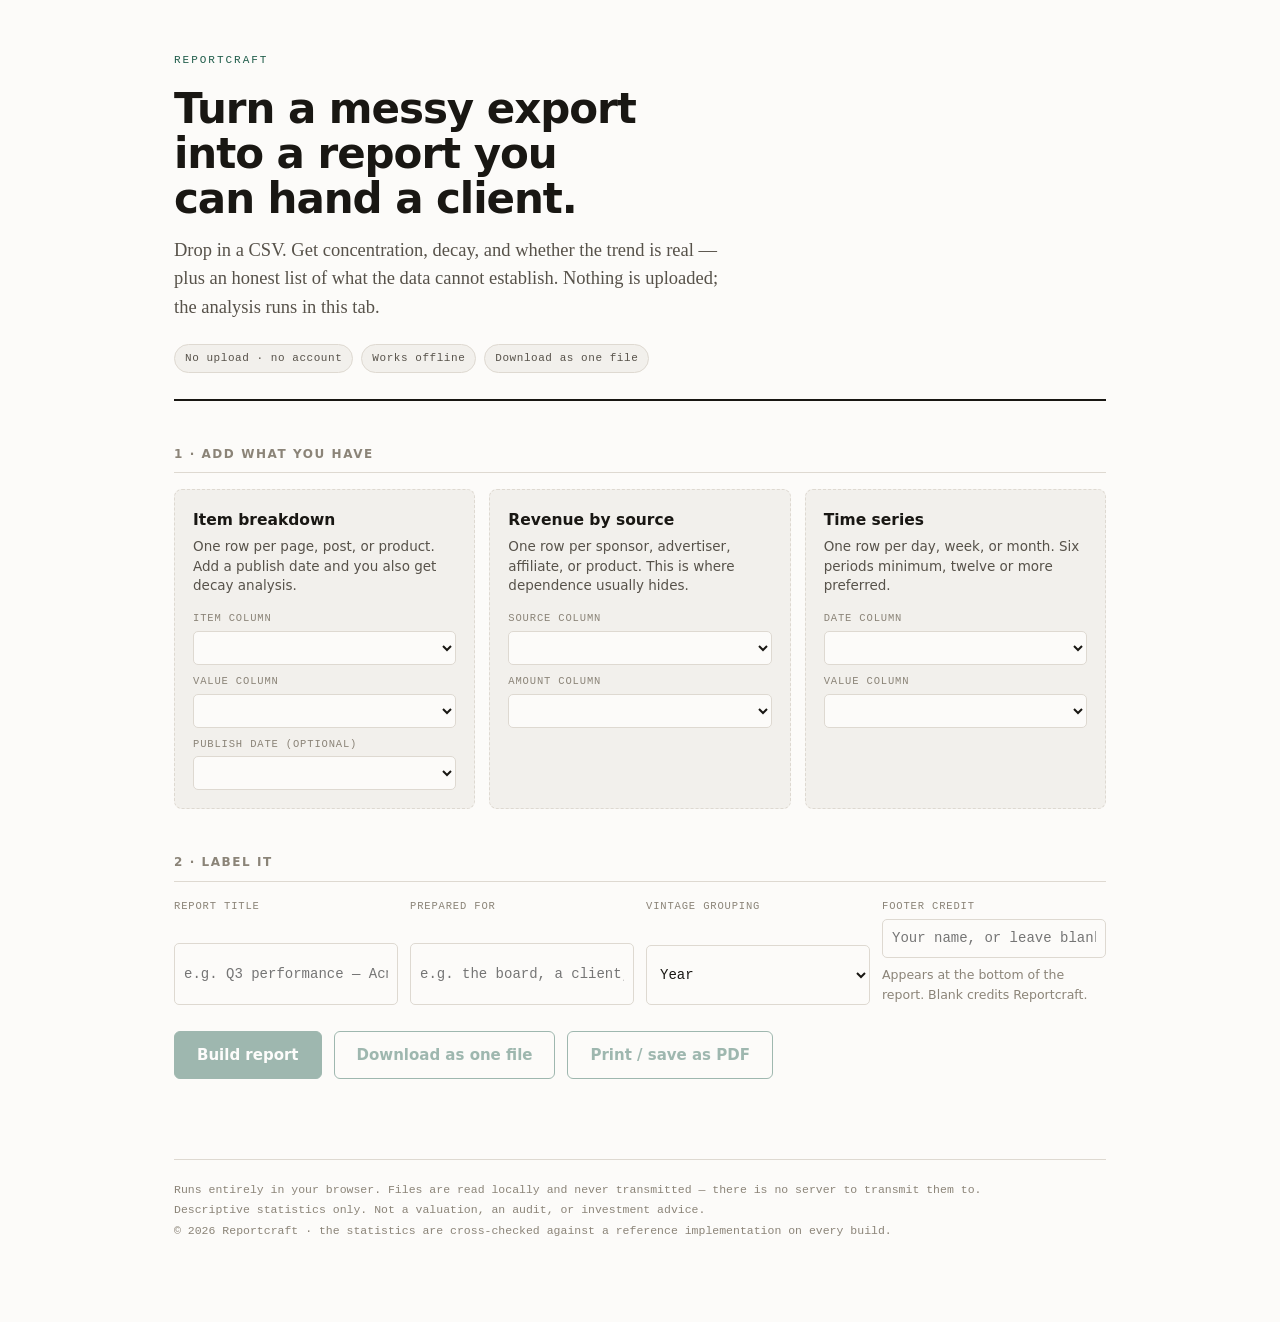
==== commit a1d4a3f6: "Remove the business layer; keep the Claude config and the tool The business material was an explorat" ====
--- a/studio/index.html
+++ b/studio/index.html
@@ -100,6 +100,15 @@
 
 @media (prefers-reduced-motion:reduce){*{transition:none!important;
 scroll-behavior:auto!important}}
+
+/* Printing should produce the report and nothing else — no drop zones, no
+   buttons, no instructions the client has no use for. */
+@media print{
+  .masthead,.slots,.meta-grid,.actions,#notes,footer.site,h2.step{display:none!important}
+  .wrap{max-width:none;padding:0}
+  #report-wrap{margin:0;border-top:0;padding-top:0}
+  body{background:#fff}
+}
 </style>
 <style id="report-style">/* Report styling. Kept separate from the app chrome so a downloaded report
  * carries exactly this and nothing else — and so it renders identically inside
@@ -291,16 +300,17 @@
       <option value="month">Month</option>
     </select>
   </label>
-  <label>Your name in the footer
-    <input type="text" id="brand" placeholder="Free version credits Reportcraft" disabled>
-    <span class="hint">Custom footer branding is the paid upgrade. There is no
-    billing in this build, so the field is disabled rather than pretending.</span>
+  <label>Footer credit
+    <input type="text" id="brand" placeholder="Your name, or leave blank">
+    <span class="hint">Appears at the bottom of the report. Blank credits
+    Reportcraft.</span>
   </label>
 </div>
 
 <div class="actions">
   <button id="build" disabled>Build report</button>
   <button id="download" class="ghost" disabled>Download as one file</button>
+  <button id="print" class="ghost" disabled>Print / save as PDF</button>
 </div>
 
 <div id="notes" role="status" aria-live="polite"></div>
@@ -928,10 +938,8 @@
   const $ = (sel) => document.querySelector(sel);
   const el = (id) => document.getElementById(id);
 
-  // The single switch between free and paid behaviour. There is no billing in
-  // this build and pretending otherwise would be dishonest; a licensed build
-  // flips this and reads the branding field instead of stamping attribution.
-  const ATTRIBUTION_REQUIRED = true;
+  // Whatever you type in the footer field is what the report is credited to.
+  // Leave it blank and it falls back to the tool name.
   const TOOL_NAME = "Reportcraft";
 
   const state = { pages: null, revenue: null, traffic: null, report: null };
@@ -1279,9 +1287,7 @@
     h += `</ul></div></section>`;
 
     const brand = el("brand").value.trim();
-    const credit = ATTRIBUTION_REQUIRED || !brand
-      ? `Built with ${TOOL_NAME}`
-      : C.esc(brand);
+    const credit = C.esc(brand || `Built with ${TOOL_NAME}`);
     h += `<footer class="rep-foot">This report presents descriptive statistics ` +
          `computed from data supplied by the client. It is not a valuation, an ` +
          `appraisal, an audit, or investment advice, and no recommendation to buy, ` +
@@ -1294,25 +1300,59 @@
     el("report").innerHTML = h;
     el("report-wrap").hidden = false;
     el("download").disabled = false;
+    el("print").disabled = false;
     el("report-wrap").scrollIntoView({ behavior: "smooth", block: "start" });
   }
 
   // ---------- download -----------------------------------------------------
 
+  function standaloneDoc() {
+    const css = document.getElementById("report-style").textContent;
+    const title = (el("client").value.trim() || "report").replace(/[^\w -]/g, "");
+    return {
+      title: title || "report",
+      html: `<!doctype html><html lang="en"><head><meta charset="utf-8">` +
+        `<meta name="viewport" content="width=device-width,initial-scale=1">` +
+        `<title>${C.esc(title)}</title><style>${css}</style></head>` +
+        `<body class="standalone"><div class="rep">${state.report}</div></body></html>`,
+    };
+  }
+
+  /** Save the report as one file.
+   *
+   * Anchor-download is blocked in some embedded and sandboxed frames, and it
+   * fails silently there — the user clicks and nothing happens, which is worse
+   * than an error. So the result is verified and a working alternative is
+   * offered rather than leaving them stuck.
+   */
   function downloadReport() {
     if (!state.report) return;
-    const css = document.getElementById("report-style").textContent;
-    const title = (el("client").value.trim() || "report").replace(/[^\w -]/g, "");
-    const doc = `<!doctype html><html lang="en"><head><meta charset="utf-8">` +
-      `<meta name="viewport" content="width=device-width,initial-scale=1">` +
-      `<title>${C.esc(title)}</title><style>${css}</style></head>` +
-      `<body class="standalone"><div class="rep">${state.report}</div></body></html>`;
-    const blob = new Blob([doc], { type: "text/html" });
-    const a = document.createElement("a");
-    a.href = URL.createObjectURL(blob);
-    a.download = `${title || "report"}.html`;
-    a.click();
-    setTimeout(() => URL.revokeObjectURL(a.href), 1000);
+    const { title, html } = standaloneDoc();
+    let url = null;
+    try {
+      const blob = new Blob([html], { type: "text/html" });
+      url = URL.createObjectURL(blob);
+      const a = document.createElement("a");
+      a.href = url;
+      a.download = `${title}.html`;
+      a.rel = "noopener";
+      document.body.appendChild(a);
+      a.click();
+      a.remove();
+      note(`Saved ${title}.html — one file, opens anywhere, no internet needed.`, "info");
+    } catch (err) {
+      note("This browser or frame blocked the download. Use “Print / save as PDF” " +
+           "instead, or open the tool in its own tab and try again.", "warn");
+    } finally {
+      if (url) setTimeout(() => URL.revokeObjectURL(url), 30000);
+    }
+  }
+
+  /** Print just the report. Works where downloads are blocked, and is how most
+   *  people actually want to hand this to a client anyway. */
+  function printReport() {
+    if (!state.report) return;
+    window.print();
   }
 
   // ---------- boot ---------------------------------------------------------
@@ -1321,6 +1361,7 @@
     ["pages", "revenue", "traffic"].forEach(wireDrop);
     el("build").addEventListener("click", buildReport);
     el("download").addEventListener("click", downloadReport);
+    el("print").addEventListener("click", printReport);
     el("year").textContent = new Date().getFullYear();
   });
 })();
